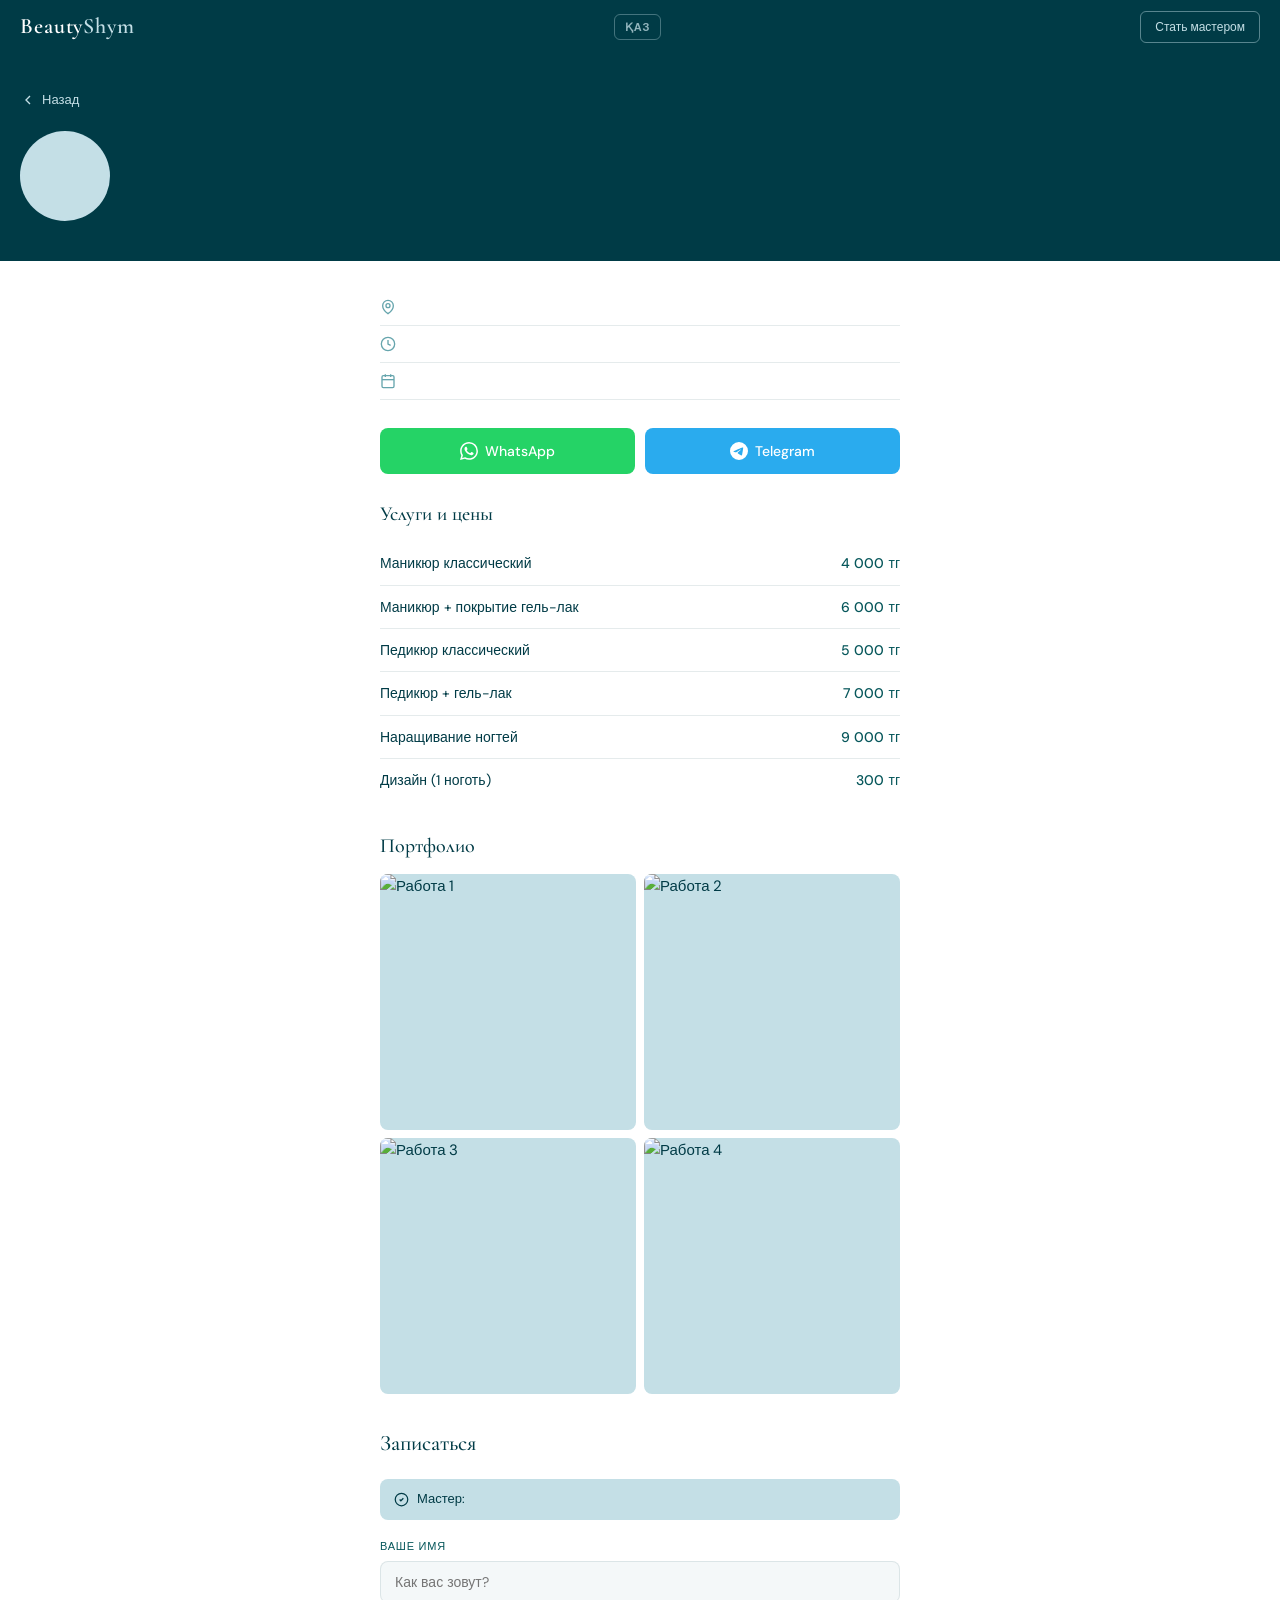
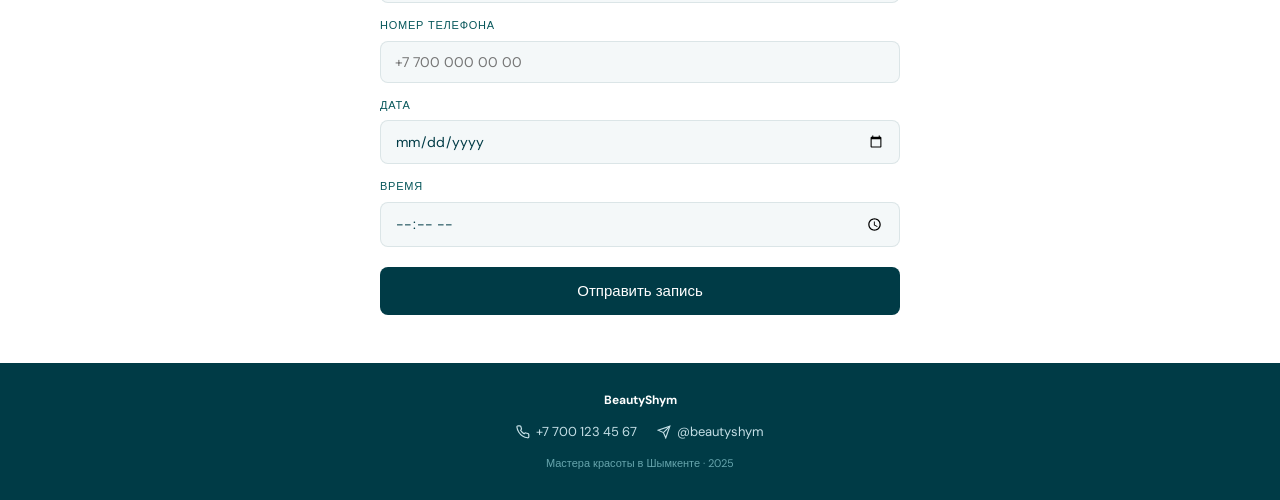
==== master.html @ f9431068 "Initial release: BeautyShym catalog site Full static site with master cards, search/filter, bilingua" ====
<!DOCTYPE html>
<html lang="ru">
<head>
  <meta charset="UTF-8" />
  <meta name="viewport" content="width=device-width, initial-scale=1.0" />
  <title>Запись к мастеру — BeautyShym</title>

  <link rel="icon" href="data:image/svg+xml,<svg xmlns='http://www.w3.org/2000/svg' viewBox='0 0 32 32'><rect width='32' height='32' rx='8' fill='%23003b46'/><text x='50%25' y='54%25' dominant-baseline='central' text-anchor='middle' font-family='Georgia,serif' font-size='13' font-weight='700' fill='%23c4dfe6'>BS</text></svg>">

  <meta property="og:type" content="profile" />
  <meta property="og:title" id="og-title" content="Мастер — BeautyShym" />
  <meta property="og:description" content="Запишитесь к мастеру красоты в Шымкенте на BeautyShym" />
  <meta property="og:image" content="og-image.jpg" />
  <meta name="twitter:card" content="summary_large_image" />

  <link rel="preconnect" href="https://fonts.googleapis.com" />
  <link rel="preconnect" href="https://fonts.gstatic.com" crossorigin />
  <link href="https://fonts.googleapis.com/css2?family=Cormorant+Garamond:wght@500;600&family=DM+Sans:wght@400;500&display=swap" rel="stylesheet" />
  <link rel="stylesheet" href="style.css" />
</head>
<body>

<header>
  <a href="index.html" class="logo">Beauty<span>Shym</span></a>
  <button id="langToggle" class="lang-btn">ҚАЗ</button>
  <button type="button" class="btn-master js-open-master-modal"
    data-ru="Стать мастером" data-kz="Шебер болу">Стать мастером</button>
</header>

<div class="master-hero">
  <a href="index.html" class="back">
    <svg width="16" height="16" viewBox="0 0 24 24" fill="none" stroke="currentColor" stroke-width="2"><path d="m15 18-6-6 6-6"/></svg>
    <span data-ru="Назад" data-kz="Артқа">Назад</span>
  </a>
  <div class="master-info">
    <div class="master-avatar" id="avatarEl"></div>
    <div class="master-meta">
      <h1 id="nameEl"></h1>
      <div class="spec" id="specEl"></div>
      <div class="master-stars" id="starsEl"></div>
    </div>
  </div>
</div>

<div class="master-details">
  <div class="detail-row">
    <svg viewBox="0 0 24 24" fill="none" stroke="currentColor" stroke-width="2"><path d="M12 22s-8-5.5-8-12A8 8 0 0 1 20 10c0 6.5-8 12-8 12Z"/><circle cx="12" cy="10" r="3"/></svg>
    <span id="addrEl"></span>
  </div>
  <div class="detail-row">
    <svg viewBox="0 0 24 24" fill="none" stroke="currentColor" stroke-width="2"><circle cx="12" cy="12" r="10"/><polyline points="12 6 12 12 16 14"/></svg>
    <span id="expEl"></span>
  </div>
  <div class="detail-row">
    <svg viewBox="0 0 24 24" fill="none" stroke="currentColor" stroke-width="2"><rect x="3" y="4" width="18" height="18" rx="2"/><line x1="16" y1="2" x2="16" y2="6"/><line x1="8" y1="2" x2="8" y2="6"/><line x1="3" y1="10" x2="21" y2="10"/></svg>
    <span id="priceEl"></span>
  </div>
</div>

<!-- CONTACT BUTTONS -->
<div class="contact-actions">
  <a id="btnWa" href="#" class="btn-wa" target="_blank" rel="noopener">
    <svg width="18" height="18" viewBox="0 0 24 24" fill="currentColor"><path d="M17.472 14.382c-.297-.149-1.758-.867-2.03-.967-.273-.099-.471-.148-.67.15-.197.297-.767.966-.94 1.164-.173.199-.347.223-.644.075-.297-.15-1.255-.463-2.39-1.475-.883-.788-1.48-1.761-1.653-2.059-.173-.297-.018-.458.13-.606.134-.133.298-.347.446-.52.149-.174.198-.298.298-.497.099-.198.05-.371-.025-.52-.075-.149-.669-1.612-.916-2.207-.242-.579-.487-.5-.669-.51-.173-.008-.371-.01-.57-.01-.198 0-.52.074-.792.372-.272.297-1.04 1.016-1.04 2.479 0 1.462 1.065 2.875 1.213 3.074.149.198 2.096 3.2 5.077 4.487.709.306 1.262.489 1.694.625.712.227 1.36.195 1.871.118.571-.085 1.758-.719 2.006-1.413.248-.694.248-1.289.173-1.413-.074-.124-.272-.198-.57-.347m-5.421 7.403h-.004a9.87 9.87 0 0 1-5.031-1.378l-.361-.214-3.741.982.998-3.648-.235-.374a9.86 9.86 0 0 1-1.51-5.26c.001-5.45 4.436-9.884 9.888-9.884 2.64 0 5.122 1.03 6.988 2.898a9.825 9.825 0 0 1 2.893 6.994c-.003 5.45-4.437 9.884-9.885 9.884m8.413-18.297A11.815 11.815 0 0 0 12.05 0C5.495 0 .16 5.335.157 11.892c0 2.096.547 4.142 1.588 5.945L.057 24l6.305-1.654a11.882 11.882 0 0 0 5.683 1.448h.005c6.554 0 11.89-5.335 11.893-11.893a11.821 11.821 0 0 0-3.48-8.413Z"/></svg>
    WhatsApp
  </a>
  <a id="btnTg" href="#" class="btn-tg" target="_blank" rel="noopener">
    <svg width="18" height="18" viewBox="0 0 24 24" fill="currentColor"><path d="M11.944 0A12 12 0 0 0 0 12a12 12 0 0 0 12 12 12 12 0 0 0 12-12A12 12 0 0 0 12 0a12 12 0 0 0-.056 0zm4.962 7.224c.1-.002.321.023.465.14a.506.506 0 0 1 .171.325c.016.093.036.306.02.472-.18 1.898-.962 6.502-1.36 8.627-.168.9-.499 1.201-.82 1.23-.696.065-1.225-.46-1.9-.902-1.056-.693-1.653-1.124-2.678-1.8-1.185-.78-.417-1.21.258-1.91.177-.184 3.247-2.977 3.307-3.23.007-.032.014-.15-.056-.212s-.174-.041-.249-.024c-.106.024-1.793 1.14-5.061 3.345-.48.33-.913.49-1.302.48-.428-.008-1.252-.241-1.865-.44-.752-.245-1.349-.374-1.297-.789.027-.216.325-.437.893-.663 3.498-1.524 5.83-2.529 6.998-3.014 3.332-1.386 4.025-1.627 4.476-1.635z"/></svg>
    Telegram
  </a>
</div>

<!-- SERVICES -->
<div class="services">
  <div class="services-title" id="servicesTitleEl" data-ru="Услуги и цены" data-kz="Қызметтер мен бағалар">Услуги и цены</div>
  <div id="servicesList"></div>
</div>

<!-- PORTFOLIO -->
<div class="portfolio">
  <div class="portfolio-title" data-ru="Портфолио" data-kz="Портфолио">Портфолио</div>
  <div class="portfolio-grid" id="portfolioGrid"></div>
</div>

<!-- BOOKING FORM -->
<form class="booking-form" id="bookingForm"
  action="https://docs.google.com/forms/d/e/1FAIpQLSeKXJDwZbO8zlXion0m6l6sYC8YhlY1GanIP3Ph2LyKVnSIYQ/formResponse"
  method="POST"
  target="hidden_iframe">

  <h2 class="form-title" data-ru="Записаться" data-kz="Жазылу">Записаться</h2>

  <div class="prefilled">
    <svg viewBox="0 0 24 24" fill="none" stroke="currentColor" stroke-width="2"><path d="M9 12 11 14 15 10"/><circle cx="12" cy="12" r="10"/></svg>
    <span data-ru="Мастер:" data-kz="Шебер:">Мастер:</span> <strong id="prefillLabel" style="margin-left:4px"></strong>
  </div>

  <input type="hidden" name="entry.175456739" id="masterField" />

  <div class="field">
    <label for="inp_name" data-ru="Ваше имя" data-kz="Сіздің атыңыз">Ваше имя</label>
    <input id="inp_name" name="entry.2023841053" type="text"
      data-ru-ph="Как вас зовут?" data-kz-ph="Сіздің атыңыз?"
      placeholder="Как вас зовут?" required />
  </div>

  <div class="field">
    <label for="inp_phone" data-ru="Номер телефона" data-kz="Телефон нөмірі">Номер телефона</label>
    <input id="inp_phone" name="entry.1711694298" type="tel" placeholder="+7 700 000 00 00" required />
  </div>

  <div class="field">
    <label for="inp_date" data-ru="Дата" data-kz="Күні">Дата</label>
    <input id="inp_date" name="entry.1801926445" type="date" required />
  </div>

  <div class="field">
    <label for="inp_time" data-ru="Время" data-kz="Уақыты">Время</label>
    <input id="inp_time" name="entry.1783242859" type="time" required />
  </div>

  <button type="submit" class="btn btn-full"
    data-ru="Отправить запись" data-kz="Жазылуды жіберу">Отправить запись</button>
</form>

<!-- Success message -->
<div id="successMsg" style="display:none; text-align:center; padding:32px 20px 56px; max-width:480px; margin:0 auto;">
  <div style="width:56px;height:56px;background:#c4dfe6;border-radius:50%;display:flex;align-items:center;justify-content:center;margin:0 auto 16px;">
    <svg width="28" height="28" viewBox="0 0 24 24" fill="none" stroke="#003b46" stroke-width="2"><path d="M9 12 11 14 15 10"/><circle cx="12" cy="12" r="10"/></svg>
  </div>
  <div style="font-family:'Cormorant Garamond',serif;font-size:24px;font-weight:600;color:#003b46;margin-bottom:8px;"
    data-ru="Запись отправлена" data-kz="Жазылу жіберілді">Запись отправлена</div>
  <p style="font-size:13px;color:#66a5ad;margin-bottom:20px;"
    data-ru="Мастер свяжется с вами для подтверждения"
    data-kz="Шебер растау үшін сізбен байланысады">Мастер свяжется с вами для подтверждения</p>
  <a href="index.html" class="btn" data-ru="Вернуться к мастерам" data-kz="Шеберлерге оралу">Вернуться к мастерам</a>
</div>

<footer>
  <div class="footer-inner">
    <strong>BeautyShym</strong>
    <div class="footer-contacts">
      <a href="tel:+77001234567">
        <svg width="14" height="14" viewBox="0 0 24 24" fill="none" stroke="currentColor" stroke-width="2"><path d="M22 16.92v3a2 2 0 0 1-2.18 2 19.79 19.79 0 0 1-8.63-3.07A19.5 19.5 0 0 1 4.69 12 19.79 19.79 0 0 1 1.61 3.53 2 2 0 0 1 3.58 1.37h3a2 2 0 0 1 2 1.72c.127.96.361 1.903.7 2.81a2 2 0 0 1-.45 2.11L7.91 9a16 16 0 0 0 6 6l.92-.92a2 2 0 0 1 2.11-.45c.907.339 1.85.573 2.81.7A2 2 0 0 1 21.73 16.92Z"/></svg>
        +7 700 123 45 67
      </a>
      <a href="https://t.me/beautyshym" target="_blank" rel="noopener">
        <svg width="14" height="14" viewBox="0 0 24 24" fill="none" stroke="currentColor" stroke-width="2"><path d="m22 2-7 20-4-9-9-4Z"/><path d="M22 2 11 13"/></svg>
        @beautyshym
      </a>
    </div>
    <span class="footer-copy"
      data-ru="Мастера красоты в Шымкенте · 2025"
      data-kz="Шымкенттегі сұлулық шеберлері · 2025">Мастера красоты в Шымкенте · 2025</span>
  </div>
</footer>

<!-- МОДАЛЬНОЕ ОКНО: РЕГИСТРАЦИЯ МАСТЕРА -->
<div class="modal-overlay" id="masterModal" role="dialog" aria-modal="true">
  <div class="modal">
    <div class="modal-header">
      <div class="modal-title" data-ru="Стать мастером" data-kz="Шебер болу">Стать мастером</div>
      <button class="modal-close" aria-label="Закрыть">
        <svg width="20" height="20" viewBox="0 0 24 24" fill="none" stroke="currentColor" stroke-width="2"><line x1="18" y1="6" x2="6" y2="18"/><line x1="6" y1="6" x2="18" y2="18"/></svg>
      </button>
    </div>
    <p class="modal-sub"
      data-ru="Заполните анкету — мы добавим вас в каталог BeautyShym бесплатно."
      data-kz="Анкетаны толтырыңыз — біз сізді BeautyShym каталогына тегін қосамыз.">Заполните анкету — мы добавим вас в каталог BeautyShym бесплатно.</p>

    <form id="masterRegForm"
      action="https://docs.google.com/forms/d/e/1FAIpQLSc1n9oCN3Qho1Gih1g6GXYBlRl4zBXKylXVH417ySN-f9CPEw/formResponse"
      method="POST"
      target="hidden_iframe_modal">

      <div class="field">
        <label for="mr_name" data-ru="Имя и фамилия" data-kz="Аты-жөні">Имя и фамилия</label>
        <input id="mr_name" name="entry.882423145" type="text" placeholder="Айгерим Касымова" required />
      </div>
      <div class="field">
        <label for="mr_phone" data-ru="Номер телефона" data-kz="Телефон нөмірі">Номер телефона</label>
        <input id="mr_phone" name="entry.672607704" type="tel" placeholder="+7 700 000 00 00" required />
      </div>
      <div class="field">
        <label for="mr_spec" data-ru="Специализация" data-kz="Мамандануы">Специализация</label>
        <select id="mr_spec" name="entry.263476796" required>
          <option value="" disabled selected data-ru="Выберите специализацию" data-kz="Мамандануды таңдаңыз">Выберите специализацию</option>
          <option value="Nail-мастер / Маникюр" data-ru="Nail-мастер / Маникюр" data-kz="Nail-шебер / Маникюр">Nail-мастер / Маникюр</option>
          <option value="Парикмахер / Стилист" data-ru="Парикмахер / Стилист" data-kz="Шаштараз / Стилист">Парикмахер / Стилист</option>
          <option value="Колорист" data-ru="Колорист" data-kz="Колорист">Колорист</option>
          <option value="Визажист" data-ru="Визажист" data-kz="Визажист">Визажист</option>
          <option value="Бровист / Lash-мастер" data-ru="Бровист / Lash-мастер" data-kz="Қас шебері / Lash-шебер">Бровист / Lash-мастер</option>
          <option value="Другое" data-ru="Другое" data-kz="Басқа">Другое</option>
        </select>
      </div>
      <div class="field">
        <label for="mr_addr" data-ru="Район / Адрес приёма" data-kz="Аудан / Қабылдау мекенжайы">Район / Адрес приёма</label>
        <input id="mr_addr" name="entry.1367539561" type="text" placeholder="мкр. Нурсат, ул. Республики..." required />
      </div>
      <div class="field">
        <label for="mr_exp" data-ru="Опыт работы" data-kz="Жұмыс тәжірибесі">Опыт работы</label>
        <select id="mr_exp" name="entry.988695208" required>
          <option value="" disabled selected data-ru="Выберите опыт" data-kz="Тәжірибені таңдаңыз">Выберите опыт</option>
          <option value="Менее 1 года" data-ru="Менее 1 года" data-kz="1 жылдан аз">Менее 1 года</option>
          <option value="1–2 года" data-ru="1–2 года" data-kz="1–2 жыл">1–2 года</option>
          <option value="3–5 лет" data-ru="3–5 лет" data-kz="3–5 жыл">3–5 лет</option>
          <option value="Более 5 лет" data-ru="Более 5 лет" data-kz="5 жылдан артық">Более 5 лет</option>
        </select>
      </div>
      <button type="submit" class="btn btn-full" style="margin-top:8px"
        data-ru="Отправить заявку" data-kz="Өтінімді жіберу">Отправить заявку</button>
    </form>

    <div class="modal-success" id="masterRegSuccess">
      <div class="ms-icon">
        <svg width="28" height="28" viewBox="0 0 24 24" fill="none" stroke="#003b46" stroke-width="2"><path d="M9 12 11 14 15 10"/><circle cx="12" cy="12" r="10"/></svg>
      </div>
      <h3 data-ru="Заявка отправлена!" data-kz="Өтінім жіберілді!">Заявка отправлена!</h3>
      <p data-ru="Наши менеджеры рассмотрят вашу анкету и свяжутся с вами в течение 1–2 рабочих дней."
         data-kz="Біздің менеджерлер анкетаңызды қарастырып, 1–2 жұмыс күні ішінде байланысады.">Наши менеджеры рассмотрят вашу анкету и свяжутся с вами в течение 1–2 рабочих дней.</p>
    </div>
  </div>
</div>

<iframe name="hidden_iframe" style="display:none"></iframe>
<iframe name="hidden_iframe_modal" style="display:none"></iframe>

<script>
  const p = new URLSearchParams(location.search);
  const name     = p.get('name')    || '';
  const spec     = p.get('spec')    || '';
  const photo    = p.get('photo')   || '';
  const rating   = p.get('rating')  || '';
  const reviews  = p.get('reviews') || '';
  const masterId = parseInt(p.get('id') || '1');

  // Fill basic info
  document.getElementById('nameEl').textContent  = name;
  document.getElementById('specEl').textContent  = spec;
  document.getElementById('addrEl').textContent  = p.get('addr')  || '';
  document.getElementById('expEl').textContent   = p.get('exp')   || '';
  document.getElementById('priceEl').textContent = '';
  document.title = name + ' — BeautyShym';

  const ogTitle = document.getElementById('og-title');
  if (ogTitle) ogTitle.content = name + ' — BeautyShym';

  // Avatar
  const avatarEl = document.getElementById('avatarEl');
  if (photo) {
    const img = document.createElement('img');
    img.src = decodeURIComponent(photo);
    img.alt = name;
    avatarEl.appendChild(img);
  } else {
    avatarEl.textContent = name.split(' ').map(w => w[0]).join('').slice(0, 2);
  }

  // Stars
  if (rating) {
    const full = Math.round(parseFloat(rating));
    document.getElementById('starsEl').innerHTML =
      `<span class="s">${'★'.repeat(full)}${'☆'.repeat(5-full)}</span><span class="score">${rating}</span>${reviews ? `<span class="score" style="opacity:.6">(${reviews})</span>` : ''}`;
  }

  // Form prefill
  const masterLabel = name + (spec ? ' — ' + spec : '');
  document.getElementById('masterField').value        = masterLabel;
  document.getElementById('prefillLabel').textContent = masterLabel;

  // Contact buttons
  const phone = '77001234567';
  const waMsg = encodeURIComponent('Здравствуйте! Хочу записаться к ' + name);
  document.getElementById('btnWa').href = 'https://wa.me/' + phone + '?text=' + waMsg;
  document.getElementById('btnTg').href = 'https://t.me/beautyshym';

  // Services — bilingual
  const specLower = spec.toLowerCase();
  const servicesBySpec = {
    nail: {
      ru: [
        { name: 'Маникюр классический',        price: '4 000 тг' },
        { name: 'Маникюр + покрытие гель-лак', price: '6 000 тг' },
        { name: 'Педикюр классический',         price: '5 000 тг' },
        { name: 'Педикюр + гель-лак',           price: '7 000 тг' },
        { name: 'Наращивание ногтей',           price: '9 000 тг' },
        { name: 'Дизайн (1 ноготь)',            price: '300 тг' },
      ],
      kz: [
        { name: 'Классикалық маникюр',          price: '4 000 тг' },
        { name: 'Маникюр + гель-лак жабыны',   price: '6 000 тг' },
        { name: 'Классикалық педикюр',          price: '5 000 тг' },
        { name: 'Педикюр + гель-лак',           price: '7 000 тг' },
        { name: 'Тырнақ ұзарту',               price: '9 000 тг' },
        { name: 'Дизайн (1 тырнақ)',            price: '300 тг' },
      ],
    },
    hair: {
      ru: [
        { name: 'Стрижка женская',              price: '6 000 тг' },
        { name: 'Стрижка + укладка',            price: '8 500 тг' },
        { name: 'Окрашивание (одним цветом)',   price: '12 000 тг' },
        { name: 'Мелирование / балаяж',         price: '18 000 тг' },
        { name: 'Кератиновое выпрямление',      price: '22 000 тг' },
        { name: 'Укладка / локоны',             price: '4 500 тг' },
      ],
      kz: [
        { name: 'Әйелдер шаш кесу',            price: '6 000 тг' },
        { name: 'Шаш кесу + укладка',           price: '8 500 тг' },
        { name: 'Бояу (бір түсте)',             price: '12 000 тг' },
        { name: 'Мелирование / балаяж',         price: '18 000 тг' },
        { name: 'Кератинмен тегістеу',          price: '22 000 тг' },
        { name: 'Укладка / толқындар',          price: '4 500 тг' },
      ],
    },
    makeup: {
      ru: [
        { name: 'Дневной макияж',               price: '8 000 тг' },
        { name: 'Вечерний макияж',              price: '12 000 тг' },
        { name: 'Свадебный макияж',             price: '18 000 тг' },
        { name: 'Макияж + причёска (пакет)',    price: '25 000 тг' },
        { name: 'Нюдовый / натуральный мейк',  price: '7 000 тг' },
      ],
      kz: [
        { name: 'Күндізгі макияж',              price: '8 000 тг' },
        { name: 'Кешкі макияж',                price: '12 000 тг' },
        { name: 'Үйлену макияжы',              price: '18 000 тг' },
        { name: 'Макияж + шаш безендіру (пакет)', price: '25 000 тг' },
        { name: 'Нюд / табиғи макияж',         price: '7 000 тг' },
      ],
    },
    brows: {
      ru: [
        { name: 'Коррекция бровей',             price: '2 500 тг' },
        { name: 'Окрашивание бровей',           price: '3 000 тг' },
        { name: 'Ламинирование бровей',         price: '5 500 тг' },
        { name: 'Наращивание ресниц (2D)',       price: '5 000 тг' },
        { name: 'Наращивание ресниц (объём)',    price: '7 000 тг' },
        { name: 'Ламинирование ресниц',         price: '4 500 тг' },
      ],
      kz: [
        { name: 'Қас түзету',                  price: '2 500 тг' },
        { name: 'Қас бояу',                    price: '3 000 тг' },
        { name: 'Қас ламинациясы',             price: '5 500 тг' },
        { name: 'Кірпік ұзарту (2D)',           price: '5 000 тг' },
        { name: 'Кірпік ұзарту (көлем)',        price: '7 000 тг' },
        { name: 'Кірпік ламинациясы',          price: '4 500 тг' },
      ],
    },
  };

  let category = 'nail';
  if (specLower.includes('hair') || specLower.includes('парикмахер') || specLower.includes('колорист')) {
    category = 'hair';
  } else if (specLower.includes('makeup') || specLower.includes('визажист')) {
    category = 'makeup';
  } else if (specLower.includes('brow') || specLower.includes('lash') || specLower.includes('бровист')) {
    category = 'brows';
  }

  function renderServices(lang) {
    const list = servicesBySpec[category][lang] || servicesBySpec[category].ru;
    const container = document.getElementById('servicesList');
    container.innerHTML = '';
    list.forEach(s => {
      const row = document.createElement('div');
      row.className = 'service-item';
      row.innerHTML = `<span class="service-name">${s.name}</span><span class="service-price">${s.price}</span>`;
      container.appendChild(row);
    });
  }

  renderServices(window.getLang ? window.getLang() : 'ru');

  document.addEventListener('langchange', e => renderServices(e.detail));

  // Portfolio
  const portfolioGrid = document.getElementById('portfolioGrid');
  for (let i = 1; i <= 4; i++) {
    const img = document.createElement('img');
    img.className = 'portfolio-img';
    img.src = 'https://picsum.photos/seed/master' + masterId + '_' + i + '/300/300';
    img.alt = 'Работа ' + i;
    img.loading = 'lazy';
    portfolioGrid.appendChild(img);
  }

  // Booking form success
  document.getElementById('bookingForm').addEventListener('submit', () => {
    setTimeout(() => {
      document.getElementById('bookingForm').style.display = 'none';
      document.getElementById('successMsg').style.display  = 'block';
    }, 600);
  });
</script>
<script src="i18n.js"></script>
<script src="modal.js"></script>
</body>
</html>
---- style.css ----
:root {
  --d: #003b46;
  --m: #07575b;
  --l: #66a5ad;
  --p: #c4dfe6;
  --w: #ffffff;
  --g: #f4f8f9;
  --b: rgba(0,59,70,.10);
}

*, *::before, *::after { box-sizing: border-box; margin: 0; padding: 0; }
html { scroll-behavior: smooth; }
body { font-family: 'DM Sans', sans-serif; background: var(--w); color: var(--d); font-size: 15px; line-height: 1.6; }

/* ── HEADER ── */
header {
  position: sticky; top: 0; z-index: 99;
  background: var(--d);
  display: flex; align-items: center; justify-content: space-between;
  padding: 0 20px; height: 54px; gap: 12px;
}
.logo { font-family: 'Cormorant Garamond', serif; font-size: 22px; font-weight: 600; color: var(--w); text-decoration: none; letter-spacing: .04em; }
.logo span { color: var(--p); }

.lang-btn {
  background: transparent;
  border: 1.5px solid rgba(196,223,230,.35);
  color: rgba(196,223,230,.75);
  font-size: 11px; font-weight: 700; font-family: 'DM Sans', sans-serif;
  padding: 5px 10px; border-radius: 6px;
  cursor: pointer; letter-spacing: .08em;
  transition: all .2s; flex-shrink: 0;
}
.lang-btn:hover { color: var(--p); border-color: rgba(196,223,230,.6); }

.btn-master {
  background: transparent;
  border: 1.5px solid rgba(196,223,230,.45);
  color: var(--p);
  font-size: 12px; font-weight: 500; font-family: 'DM Sans', sans-serif;
  padding: 7px 14px; border-radius: 6px;
  cursor: pointer; text-decoration: none; white-space: nowrap;
  transition: all .2s;
  flex-shrink: 0;
}
.btn-master:hover { background: rgba(196,223,230,.15); border-color: var(--p); }

/* ── HERO ── */
.hero { background: var(--d); padding: 48px 20px 52px; text-align: center; }
.hero-eye { font-size: 11px; letter-spacing: .16em; text-transform: uppercase; color: var(--l); margin-bottom: 12px; }
.hero h1 { font-family: 'Cormorant Garamond', serif; font-size: clamp(32px,9vw,58px); font-weight: 500; color: var(--w); line-height: 1.15; max-width: 580px; margin: 0 auto 16px; }
.hero h1 em { font-style: italic; color: var(--p); }
.hero p { color: var(--l); font-size: 14px; max-width: 360px; margin: 0 auto; }

/* ── SEARCH ── */
.search-wrap { background: var(--d); padding: 0 20px 24px; }
.search-box { position: relative; max-width: 480px; margin: 0 auto; }
.search-icon {
  position: absolute; left: 13px; top: 50%; transform: translateY(-50%);
  width: 16px; height: 16px; color: var(--l); pointer-events: none;
}
.search-input {
  width: 100%; padding: 11px 16px 11px 40px;
  border: 1.5px solid rgba(196,223,230,.25); border-radius: 100px;
  font-family: 'DM Sans', sans-serif; font-size: 14px; color: var(--w);
  background: rgba(255,255,255,.08); outline: none;
  transition: border-color .2s, background .2s;
}
.search-input::placeholder { color: var(--l); }
.search-input:focus { border-color: var(--p); background: rgba(255,255,255,.12); }

/* ── FILTERS ── */
.filters { background: var(--g); border-bottom: 1px solid var(--b); padding: 12px 20px; overflow-x: auto; -webkit-overflow-scrolling: touch; }
.filters-inner { display: flex; gap: 8px; width: max-content; }
.chip {
  display: inline-flex; align-items: center; gap: 6px;
  background: var(--w); border: 1.5px solid var(--b);
  color: var(--d); font-size: 13px; font-family: 'DM Sans', sans-serif;
  padding: 6px 14px; border-radius: 100px; cursor: pointer; white-space: nowrap;
  transition: all .2s;
}
.chip:hover { border-color: var(--m); background: var(--p); }
.chip.active { background: var(--d); border-color: var(--d); color: var(--w); }

/* ── GRID ── */
.section { padding: 28px 20px 56px; max-width: 960px; margin: 0 auto; }
.section-title { font-family: 'Cormorant Garamond', serif; font-size: 26px; font-weight: 500; color: var(--d); margin-bottom: 4px; }
.section-sub { color: var(--l); font-size: 13px; margin-bottom: 20px; }
.grid { display: grid; grid-template-columns: 1fr; gap: 14px; }
@media (min-width: 480px) { .grid { grid-template-columns: repeat(2,1fr); } }
@media (min-width: 768px) { .grid { grid-template-columns: repeat(3,1fr); } }

/* ── CARD ── */
.card {
  border: 1.5px solid var(--b); border-radius: 10px; overflow: hidden;
  text-decoration: none; color: inherit; display: flex; flex-direction: column;
  transition: transform .2s, box-shadow .2s, border-color .2s;
  background: var(--w);
}
.card:hover { transform: translateY(-3px); box-shadow: 0 8px 24px rgba(0,59,70,.10); border-color: var(--l); }
.card-img {
  width: 100%; aspect-ratio: 4/3; background: var(--p);
  display: flex; align-items: center; justify-content: center; position: relative;
  overflow: hidden;
}
.card-img img { width: 100%; height: 100%; object-fit: cover; display: block; }
.card-img .initials { font-family: 'Cormorant Garamond', serif; font-size: 38px; font-weight: 500; color: var(--d); opacity: .45; }
.badge { position: absolute; top: 10px; right: 10px; background: var(--d); color: var(--w); font-size: 10px; letter-spacing: .08em; text-transform: uppercase; padding: 3px 8px; border-radius: 100px; }
.card-body { padding: 13px 15px 14px; flex: 1; }
.card-name { font-family: 'Cormorant Garamond', serif; font-size: 18px; font-weight: 600; line-height: 1.2; }
.card-spec { font-size: 11px; color: var(--m); text-transform: uppercase; letter-spacing: .07em; margin-top: 2px; }
.stars { display: flex; align-items: center; gap: 4px; margin-top: 5px; }
.stars .s { color: #f5a623; font-size: 12px; letter-spacing: -1px; line-height: 1; }
.stars .score { font-size: 12px; color: var(--m); font-weight: 500; }
.stars .count { font-size: 11px; color: var(--l); }
.card-meta { display: flex; align-items: center; gap: 5px; font-size: 12px; color: var(--l); margin-top: 6px; }
.card-meta svg { width: 12px; height: 12px; flex-shrink: 0; }
.card-footer { padding: 9px 15px 13px; display: flex; align-items: center; justify-content: space-between; border-top: 1px solid var(--b); }
.card-price { font-size: 13px; font-weight: 500; }
.card-price small { font-weight: 400; color: var(--l); }
.btn { background: var(--d); color: var(--w); border: none; font-size: 12px; font-weight: 500; font-family: 'DM Sans', sans-serif; padding: 7px 13px; border-radius: 6px; cursor: pointer; transition: background .2s; text-decoration: none; display: inline-block; }
.btn:hover { background: var(--m); }
.card.hidden { display: none; }

/* ── HOW IT WORKS ── */
.how { background: var(--g); padding: 52px 20px; }
.how-inner { max-width: 960px; margin: 0 auto; }
.how-title { font-family: 'Cormorant Garamond', serif; font-size: 28px; font-weight: 500; color: var(--d); text-align: center; margin-bottom: 6px; }
.how-sub { text-align: center; color: var(--l); font-size: 13px; margin-bottom: 24px; }
.how-tabs { display: flex; justify-content: center; gap: 8px; margin-bottom: 28px; }
.how-tab {
  padding: 8px 22px; border-radius: 100px;
  border: 1.5px solid var(--b); background: var(--w);
  color: var(--d); font-size: 13px; font-family: 'DM Sans', sans-serif;
  cursor: pointer; transition: all .2s;
}
.how-tab.active { background: var(--d); border-color: var(--d); color: var(--w); }
.how-panel { display: none; }
.how-panel.active { display: block; }
.how-grid { display: grid; grid-template-columns: 1fr; gap: 14px; }
@media (min-width: 600px) { .how-grid { grid-template-columns: repeat(3,1fr); } }
.how-step { background: var(--w); border-radius: 10px; padding: 24px 20px; border: 1.5px solid var(--b); }
.how-num {
  width: 36px; height: 36px; border-radius: 50%; background: var(--d);
  color: var(--w); display: flex; align-items: center; justify-content: center;
  font-family: 'Cormorant Garamond', serif; font-size: 18px; font-weight: 600;
  margin-bottom: 14px;
}
.how-step h3 { font-family: 'Cormorant Garamond', serif; font-size: 18px; font-weight: 600; color: var(--d); margin-bottom: 6px; }
.how-step p { font-size: 13px; color: var(--l); line-height: 1.55; }

/* ── MASTER PAGE ── */
.master-hero { background: var(--d); padding: 36px 20px 40px; }
.master-hero .back { display: inline-flex; align-items: center; gap: 6px; color: var(--p); font-size: 13px; text-decoration: none; margin-bottom: 20px; }
.master-hero .back:hover { color: var(--w); }
.master-info { display: flex; gap: 20px; align-items: flex-start; flex-wrap: wrap; }
.master-avatar {
  width: 90px; height: 90px; border-radius: 50%; background: var(--p);
  display: flex; align-items: center; justify-content: center; flex-shrink: 0;
  font-family: 'Cormorant Garamond', serif; font-size: 30px; font-weight: 500;
  color: var(--d); overflow: hidden; border: 3px solid rgba(196,223,230,.3);
}
.master-avatar img { width: 100%; height: 100%; object-fit: cover; }
.master-meta h1 { font-family: 'Cormorant Garamond', serif; font-size: 28px; font-weight: 600; color: var(--w); line-height: 1.2; }
.master-meta .spec { font-size: 12px; letter-spacing: .08em; text-transform: uppercase; color: var(--p); margin-top: 4px; }
.master-stars { display: flex; align-items: center; gap: 5px; margin-top: 8px; }
.master-stars .s { color: #f5a623; font-size: 15px; letter-spacing: -1px; }
.master-stars .score { font-size: 13px; color: var(--p); font-weight: 500; }
.master-details { padding: 28px 20px; max-width: 560px; margin: 0 auto; }
.detail-row { display: flex; align-items: center; gap: 10px; font-size: 14px; color: var(--d); padding: 10px 0; border-bottom: 1px solid var(--b); }
.detail-row svg { width: 16px; height: 16px; color: var(--l); flex-shrink: 0; }

/* ── CONTACT BUTTONS ── */
.contact-actions { display: flex; gap: 10px; padding: 0 20px 24px; max-width: 560px; margin: 0 auto; flex-wrap: wrap; }
.btn-wa {
  background: #25D366; color: #fff;
  display: inline-flex; align-items: center; justify-content: center; gap: 7px;
  padding: 12px 18px; border-radius: 8px; text-decoration: none;
  font-size: 14px; font-weight: 500; transition: opacity .2s; flex: 1;
}
.btn-tg {
  background: #2AABEE; color: #fff;
  display: inline-flex; align-items: center; justify-content: center; gap: 7px;
  padding: 12px 18px; border-radius: 8px; text-decoration: none;
  font-size: 14px; font-weight: 500; transition: opacity .2s; flex: 1;
}
.btn-wa:hover, .btn-tg:hover { opacity: .85; }

/* ── SERVICES ── */
.services { padding: 0 20px 28px; max-width: 560px; margin: 0 auto; }
.services-title { font-family: 'Cormorant Garamond', serif; font-size: 20px; font-weight: 500; color: var(--d); margin-bottom: 12px; }
.service-item { display: flex; justify-content: space-between; align-items: center; padding: 10px 0; border-bottom: 1px solid var(--b); font-size: 14px; }
.service-item:last-child { border-bottom: none; }
.service-name { color: var(--d); }
.service-price { font-weight: 500; color: var(--m); white-space: nowrap; margin-left: 12px; }

/* ── PORTFOLIO ── */
.portfolio { padding: 0 20px 32px; max-width: 560px; margin: 0 auto; }
.portfolio-title { font-family: 'Cormorant Garamond', serif; font-size: 20px; font-weight: 500; color: var(--d); margin-bottom: 12px; }
.portfolio-grid { display: grid; grid-template-columns: repeat(2,1fr); gap: 8px; }
.portfolio-img { width: 100%; aspect-ratio: 1/1; object-fit: cover; border-radius: 8px; display: block; background: var(--p); }

/* ── FORM ── */
.booking-form { padding: 0 20px 48px; max-width: 560px; margin: 0 auto; }
.form-title { font-family: 'Cormorant Garamond', serif; font-size: 22px; font-weight: 500; color: var(--d); margin-bottom: 18px; }
.field { margin-bottom: 14px; }
label { display: block; font-size: 11px; font-weight: 500; letter-spacing: .07em; text-transform: uppercase; color: var(--m); margin-bottom: 6px; }
input { width: 100%; padding: 11px 14px; border: 1.5px solid var(--b); border-radius: 8px; font-family: 'DM Sans', sans-serif; font-size: 14px; color: var(--d); background: var(--g); outline: none; transition: border-color .2s; }
input:focus { border-color: var(--m); background: var(--w); }
.prefilled { background: var(--p); border-radius: 8px; padding: 10px 14px; font-size: 13px; color: var(--d); margin-bottom: 18px; display: flex; align-items: center; gap: 8px; }
.prefilled svg { width: 15px; height: 15px; flex-shrink: 0; }
.btn-full { width: 100%; padding: 14px; font-size: 15px; border-radius: 8px; margin-top: 6px; }

/* ── FOOTER ── */
footer { background: var(--d); color: var(--l); padding: 28px 20px; text-align: center; font-size: 12px; }
footer strong { color: var(--w); }
.footer-inner { display: flex; flex-direction: column; align-items: center; gap: 12px; }
.footer-contacts { display: flex; gap: 20px; align-items: center; flex-wrap: wrap; justify-content: center; }
.footer-contacts a { color: var(--p); text-decoration: none; font-size: 13px; display: inline-flex; align-items: center; gap: 6px; }
.footer-contacts a:hover { color: var(--w); }
.footer-copy { color: var(--l); font-size: 11px; }

/* ── MODAL ── */
.modal-overlay {
  position: fixed; inset: 0; z-index: 999;
  background: rgba(0,30,40,.55); backdrop-filter: blur(4px);
  display: flex; align-items: center; justify-content: center;
  padding: 20px;
  opacity: 0; pointer-events: none; transition: opacity .25s;
}
.modal-overlay.open { opacity: 1; pointer-events: auto; }
.modal {
  background: var(--w); border-radius: 14px;
  width: 100%; max-width: 480px; max-height: 90vh; overflow-y: auto;
  padding: 32px 28px 28px;
  transform: translateY(16px); transition: transform .25s;
  scrollbar-width: none;
}
.modal::-webkit-scrollbar { display: none; }
.modal-overlay.open .modal { transform: translateY(0); }
.modal-header { display: flex; justify-content: space-between; align-items: flex-start; margin-bottom: 6px; }
.modal-title { font-family: 'Cormorant Garamond', serif; font-size: 24px; font-weight: 600; color: var(--d); line-height: 1.2; }
.modal-close { background: none; border: none; cursor: pointer; color: var(--l); padding: 4px; line-height: 1; flex-shrink: 0; margin-top: 2px; }
.modal-close:hover { color: var(--d); }
.modal-sub { font-size: 13px; color: var(--l); margin-bottom: 24px; line-height: 1.5; }
.modal select {
  width: 100%; padding: 11px 14px; border: 1.5px solid var(--b); border-radius: 8px;
  font-family: 'DM Sans', sans-serif; font-size: 14px; color: var(--d);
  background: var(--g); outline: none; transition: border-color .2s;
  appearance: none; cursor: pointer;
}
.modal select:focus { border-color: var(--m); background: var(--w); }
.modal-success { text-align: center; padding: 16px 0 8px; display: none; }
.modal-success .ms-icon {
  width: 60px; height: 60px; background: var(--p); border-radius: 50%;
  display: flex; align-items: center; justify-content: center; margin: 0 auto 18px;
}
.modal-success h3 { font-family: 'Cormorant Garamond', serif; font-size: 22px; font-weight: 600; color: var(--d); margin-bottom: 10px; }
.modal-success p { font-size: 14px; color: var(--l); line-height: 1.6; max-width: 320px; margin: 0 auto; }

/* ── 404 ── */
.not-found {
  min-height: 70vh; display: flex; flex-direction: column;
  align-items: center; justify-content: center;
  text-align: center; padding: 40px 20px;
}
.not-found .nf-num { font-family: 'Cormorant Garamond', serif; font-size: clamp(80px,20vw,140px); font-weight: 500; color: var(--p); line-height: 1; margin-bottom: 4px; }
.not-found h2 { font-family: 'Cormorant Garamond', serif; font-size: 26px; font-weight: 500; color: var(--d); margin-bottom: 10px; }
.not-found p { color: var(--l); font-size: 14px; margin-bottom: 28px; max-width: 320px; }
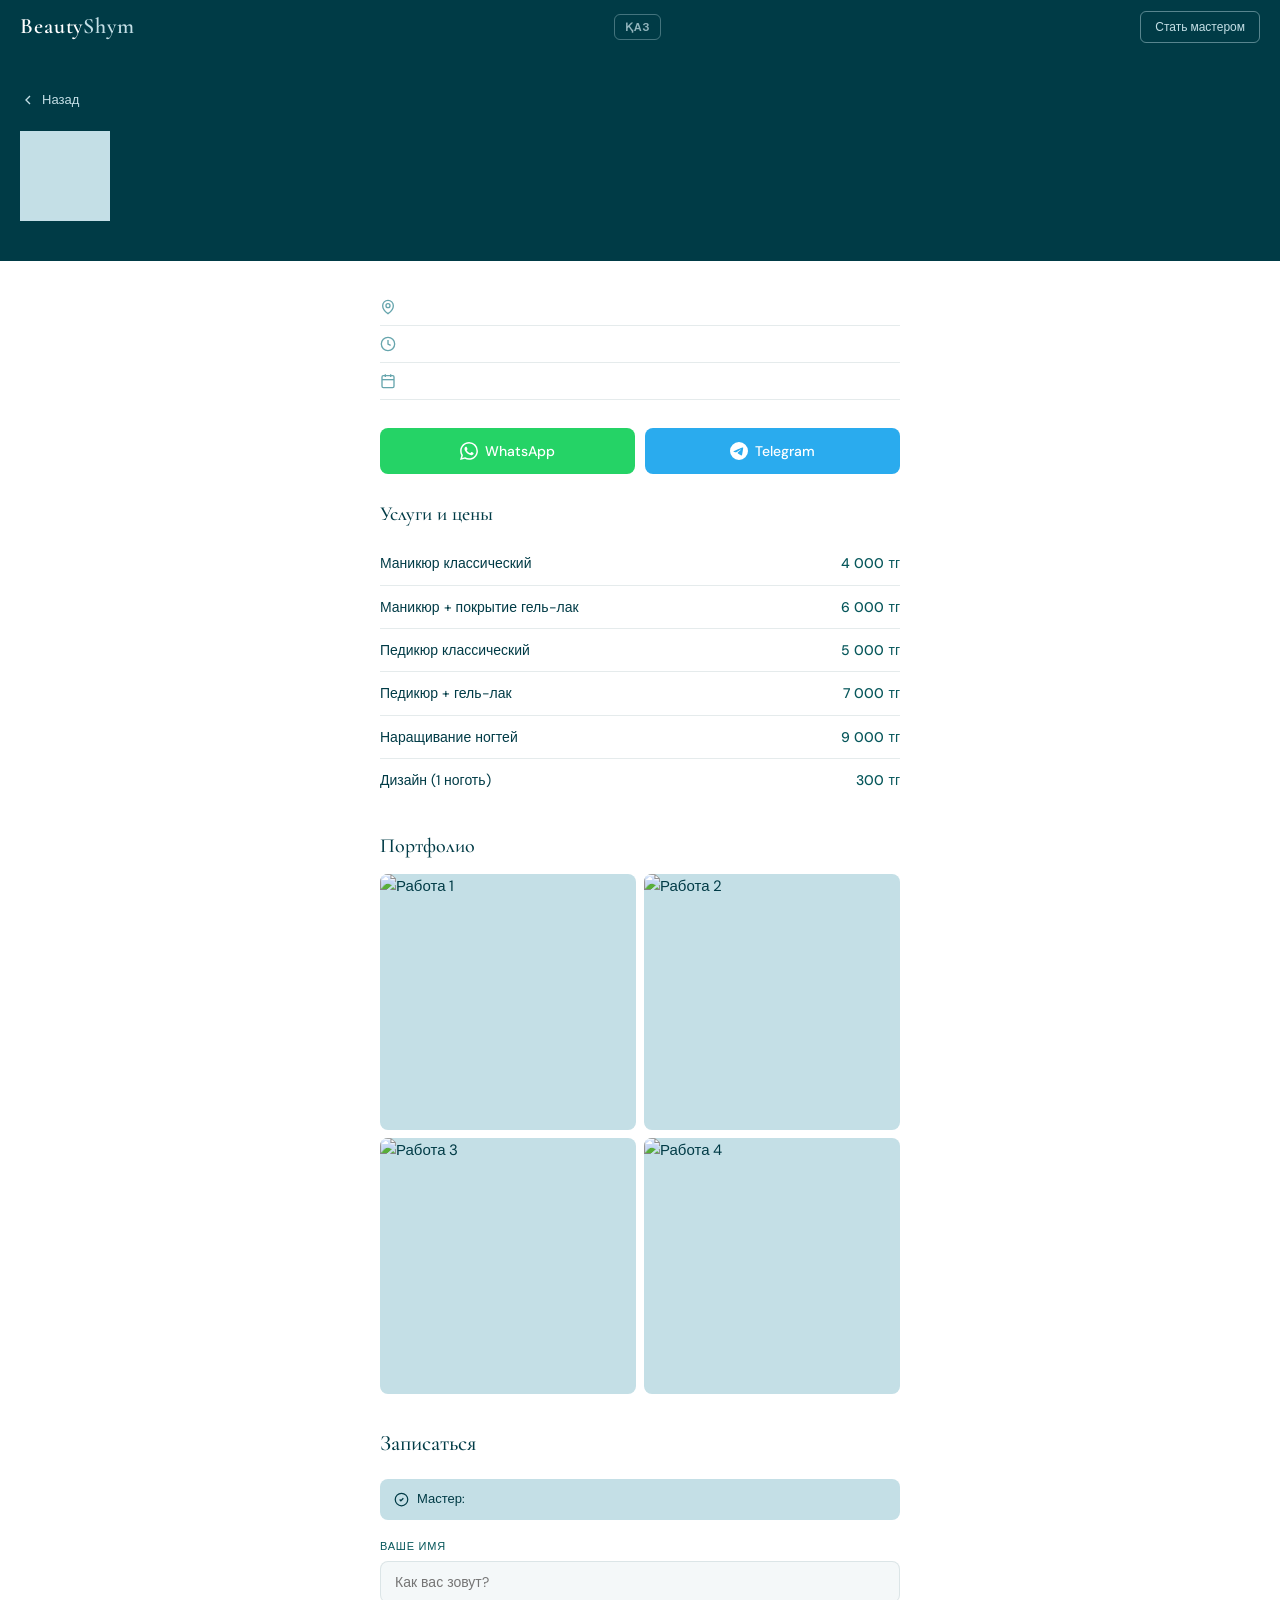
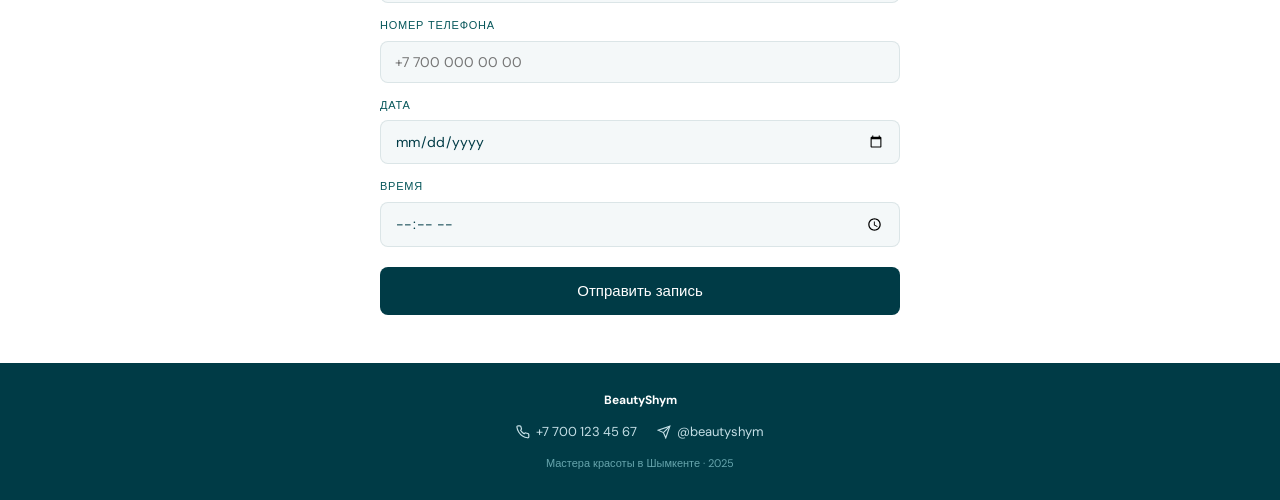
==== commit 516a7000: "msaters" ====
--- a/master.html
+++ b/master.html
@@ -375,13 +375,28 @@
 
   // Portfolio
   const portfolioGrid = document.getElementById('portfolioGrid');
-  for (let i = 1; i <= 4; i++) {
-    const img = document.createElement('img');
-    img.className = 'portfolio-img';
-    img.src = 'https://picsum.photos/seed/master' + masterId + '_' + i + '/300/300';
-    img.alt = 'Работа ' + i;
-    img.loading = 'lazy';
-    portfolioGrid.appendChild(img);
+  const portfolioOverrides = {
+    9: ['photos/nurgulya-1.jpg', 'photos/nurgulya-2.jpg', 'photos/nurgulya-3.jpg']
+  };
+  const localPhotos = portfolioOverrides[masterId];
+  if (localPhotos) {
+    localPhotos.forEach((src, i) => {
+      const img = document.createElement('img');
+      img.className = 'portfolio-img';
+      img.src = src;
+      img.alt = 'Работа ' + (i + 1);
+      img.loading = 'lazy';
+      portfolioGrid.appendChild(img);
+    });
+  } else {
+    for (let i = 1; i <= 4; i++) {
+      const img = document.createElement('img');
+      img.className = 'portfolio-img';
+      img.src = 'https://picsum.photos/seed/master' + masterId + '_' + i + '/300/300';
+      img.alt = 'Работа ' + i;
+      img.loading = 'lazy';
+      portfolioGrid.appendChild(img);
+    }
   }
 
   // Booking form success
--- a/style.css
+++ b/style.css
@@ -155,7 +155,7 @@
 .master-hero .back:hover { color: var(--w); }
 .master-info { display: flex; gap: 20px; align-items: flex-start; flex-wrap: wrap; }
 .master-avatar {
-  width: 90px; height: 90px; border-radius: 50%; background: var(--p);
+  width: 90px; height: 90px;background: var(--p);
   display: flex; align-items: center; justify-content: center; flex-shrink: 0;
   font-family: 'Cormorant Garamond', serif; font-size: 30px; font-weight: 500;
   color: var(--d); overflow: hidden; border: 3px solid rgba(196,223,230,.3);
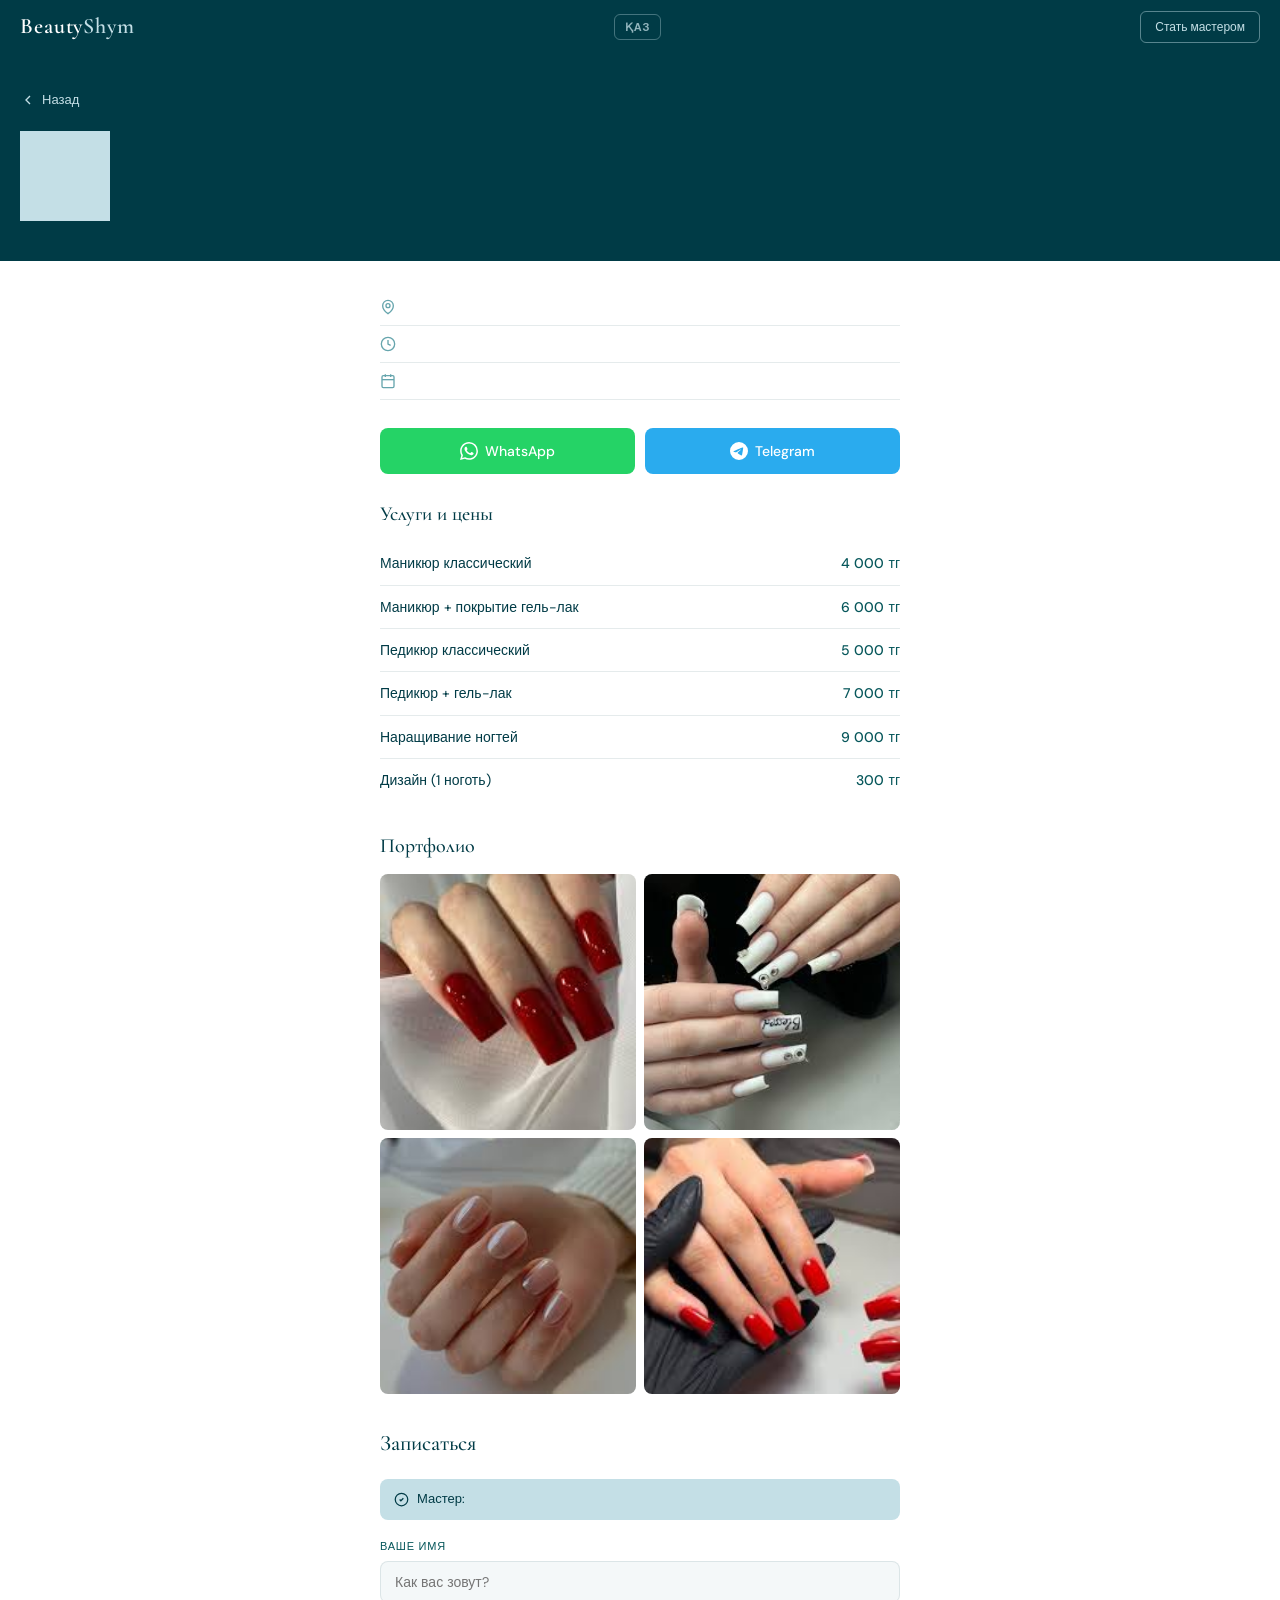
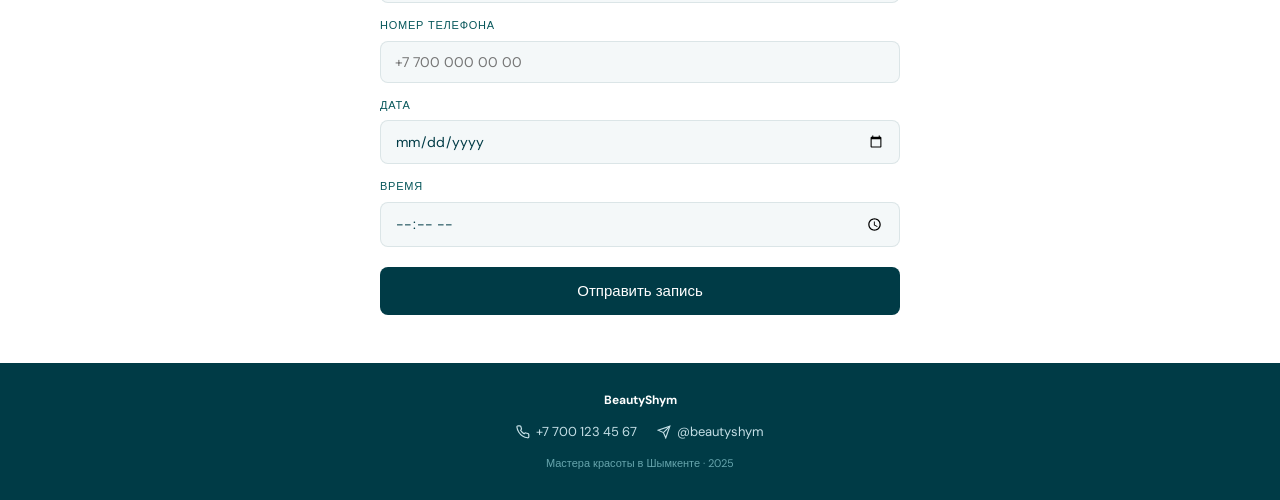
==== commit 56d63c2a: "masters" ====
--- a/master.html
+++ b/master.html
@@ -376,6 +376,10 @@
   // Portfolio
   const portfolioGrid = document.getElementById('portfolioGrid');
   const portfolioOverrides = {
+    1: ['photos/aigerim-1.jpg', 'photos/aigerim-2.jpg', 'photos/aigerim-3.jpg', 'photos/aigerim-4.jpg'],
+    2:['photos/прическа.webp', 'photos/прическа2.webp', 'photos/прическа3.jpg'],
+    3:['photos/makeup1.webp','photos/makeup2.jpg', 'photos/makeup3.webp'],
+    4:['photos/brow1.jpg','photos/brow2.jpg','photos/brow3.webp'],
     9: ['photos/nurgulya-1.jpg', 'photos/nurgulya-2.jpg', 'photos/nurgulya-3.jpg']
   };
   const localPhotos = portfolioOverrides[masterId];
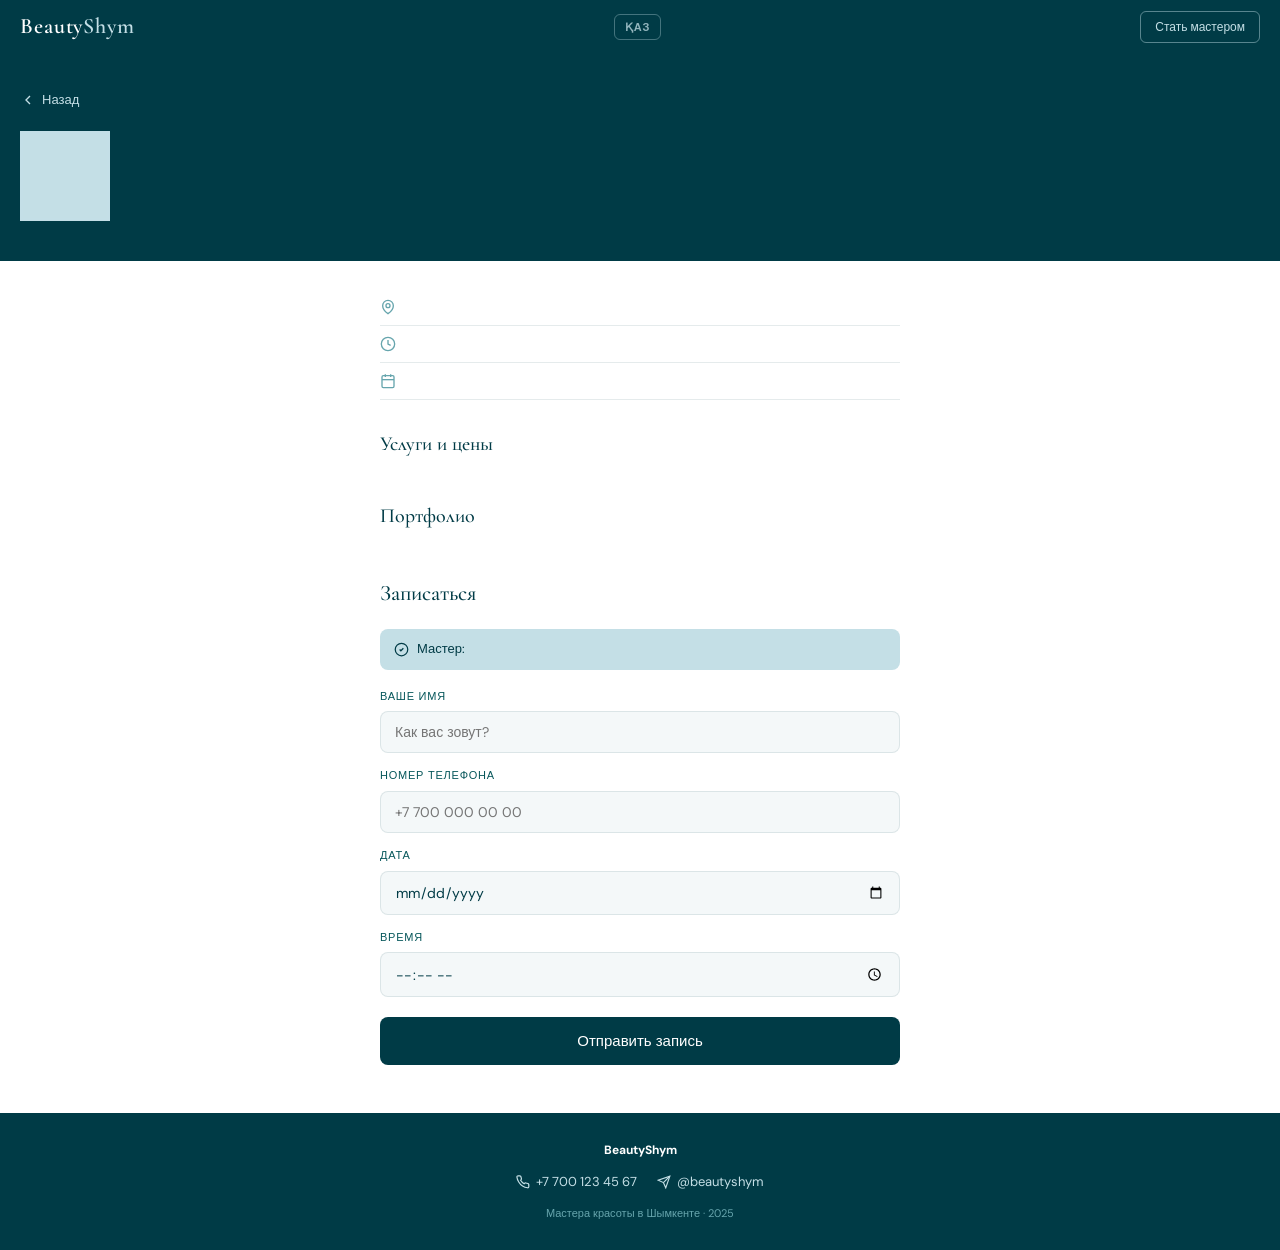
==== commit 6d25224e: "убрал кнопки вацап" ====
--- a/master.html
+++ b/master.html
@@ -57,17 +57,6 @@
   </div>
 </div>
 
-<!-- CONTACT BUTTONS -->
-<div class="contact-actions">
-  <a id="btnWa" href="#" class="btn-wa" target="_blank" rel="noopener">
-    <svg width="18" height="18" viewBox="0 0 24 24" fill="currentColor"><path d="M17.472 14.382c-.297-.149-1.758-.867-2.03-.967-.273-.099-.471-.148-.67.15-.197.297-.767.966-.94 1.164-.173.199-.347.223-.644.075-.297-.15-1.255-.463-2.39-1.475-.883-.788-1.48-1.761-1.653-2.059-.173-.297-.018-.458.13-.606.134-.133.298-.347.446-.52.149-.174.198-.298.298-.497.099-.198.05-.371-.025-.52-.075-.149-.669-1.612-.916-2.207-.242-.579-.487-.5-.669-.51-.173-.008-.371-.01-.57-.01-.198 0-.52.074-.792.372-.272.297-1.04 1.016-1.04 2.479 0 1.462 1.065 2.875 1.213 3.074.149.198 2.096 3.2 5.077 4.487.709.306 1.262.489 1.694.625.712.227 1.36.195 1.871.118.571-.085 1.758-.719 2.006-1.413.248-.694.248-1.289.173-1.413-.074-.124-.272-.198-.57-.347m-5.421 7.403h-.004a9.87 9.87 0 0 1-5.031-1.378l-.361-.214-3.741.982.998-3.648-.235-.374a9.86 9.86 0 0 1-1.51-5.26c.001-5.45 4.436-9.884 9.888-9.884 2.64 0 5.122 1.03 6.988 2.898a9.825 9.825 0 0 1 2.893 6.994c-.003 5.45-4.437 9.884-9.885 9.884m8.413-18.297A11.815 11.815 0 0 0 12.05 0C5.495 0 .16 5.335.157 11.892c0 2.096.547 4.142 1.588 5.945L.057 24l6.305-1.654a11.882 11.882 0 0 0 5.683 1.448h.005c6.554 0 11.89-5.335 11.893-11.893a11.821 11.821 0 0 0-3.48-8.413Z"/></svg>
-    WhatsApp
-  </a>
-  <a id="btnTg" href="#" class="btn-tg" target="_blank" rel="noopener">
-    <svg width="18" height="18" viewBox="0 0 24 24" fill="currentColor"><path d="M11.944 0A12 12 0 0 0 0 12a12 12 0 0 0 12 12 12 12 0 0 0 12-12A12 12 0 0 0 12 0a12 12 0 0 0-.056 0zm4.962 7.224c.1-.002.321.023.465.14a.506.506 0 0 1 .171.325c.016.093.036.306.02.472-.18 1.898-.962 6.502-1.36 8.627-.168.9-.499 1.201-.82 1.23-.696.065-1.225-.46-1.9-.902-1.056-.693-1.653-1.124-2.678-1.8-1.185-.78-.417-1.21.258-1.91.177-.184 3.247-2.977 3.307-3.23.007-.032.014-.15-.056-.212s-.174-.041-.249-.024c-.106.024-1.793 1.14-5.061 3.345-.48.33-.913.49-1.302.48-.428-.008-1.252-.241-1.865-.44-.752-.245-1.349-.374-1.297-.789.027-.216.325-.437.893-.663 3.498-1.524 5.83-2.529 6.998-3.014 3.332-1.386 4.025-1.627 4.476-1.635z"/></svg>
-    Telegram
-  </a>
-</div>
 
 <!-- SERVICES -->
 <div class="services">
